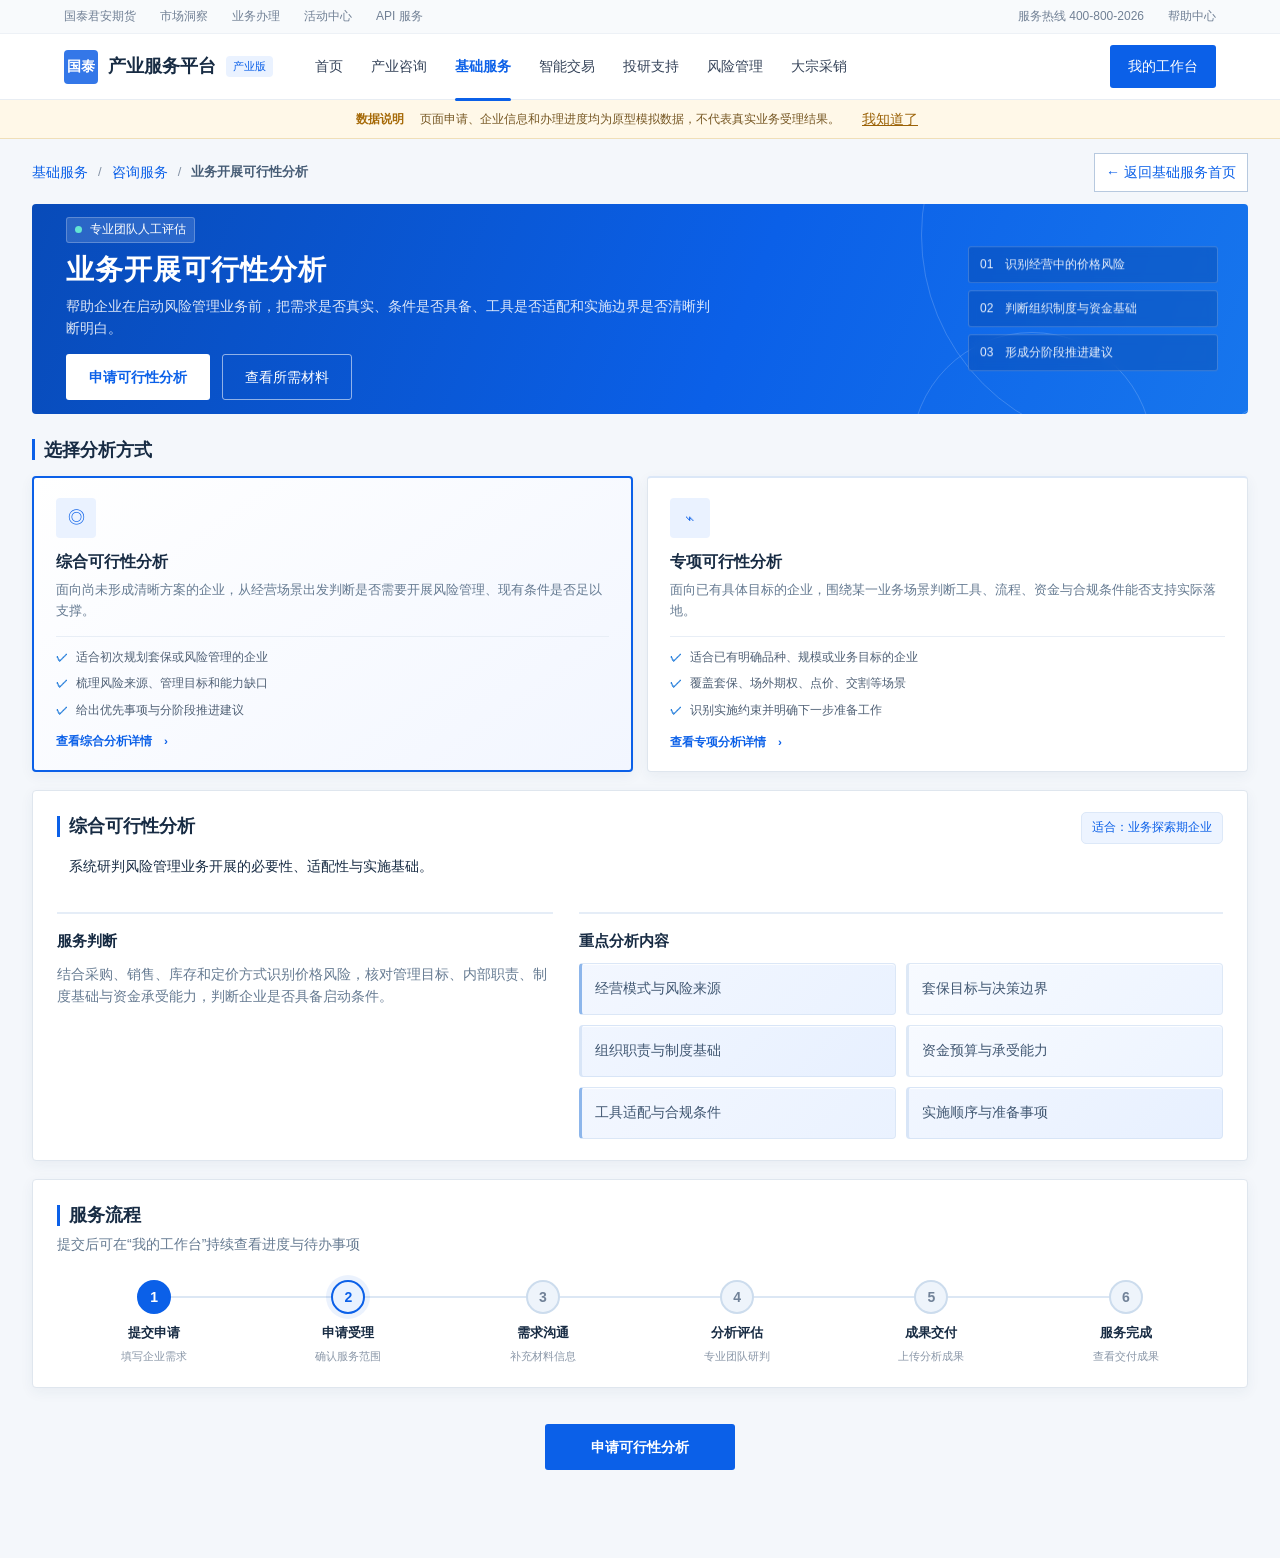
==== hengyan-platform-local/basic-service/index.html @ eb331aa9 "feat: 完善基础服务与工作台闭环" ====
<!doctype html>
<html lang="zh-CN">
<head>
  <meta charset="UTF-8" />
  <meta name="viewport" content="width=device-width, initial-scale=1.0" />
  <title>业务开展可行性分析｜独立视觉稿</title>
  <style>
    :root{--blue:#075fe6;--navy:#102e57;--ink:#17263a;--muted:#68778b;--line:#dfe8f3;--pale:#f3f7fc;--teal:#13a5a2;--white:#fff;--shadow:0 10px 30px rgba(33,67,110,.08)}
    *{box-sizing:border-box} [hidden]{display:none!important} html,body{overflow-x:hidden} body{margin:0;color:var(--ink);background:#f4f7fb;font:14px/1.6 "Microsoft YaHei","PingFang SC",Arial,sans-serif} button{font:inherit}.clickable{cursor:pointer}
    .utility{height:34px;padding:0 5vw;display:flex;align-items:center;justify-content:space-between;color:#718095;background:#f8fafc;font-size:12px;border-bottom:1px solid #edf1f6}
    .utility span+span{margin-left:24px}.header{height:66px;padding:0 5vw;display:flex;align-items:center;background:#fff;border-bottom:1px solid #e8edf3;position:relative;z-index:3}
    .logo{display:flex;align-items:center;gap:10px;margin-right:42px}.mark{width:34px;height:34px;border-radius:7px;background:linear-gradient(145deg,#0875ef,#1749c8);display:grid;place-items:center;color:#fff;font-weight:700}.logo b{font-size:18px}.logo em{font-style:normal;color:var(--blue);background:#eaf2ff;padding:2px 7px;border-radius:4px;font-size:11px}
    nav{display:flex;gap:28px;height:100%;align-items:center}nav a{color:#36445a;text-decoration:none;position:relative}nav a.active{color:var(--blue);font-weight:700}nav a.active:after{content:"";height:3px;background:var(--blue);position:absolute;left:0;right:0;bottom:-23px;border-radius:3px}.work-btn{margin-left:auto;background:var(--blue);color:#fff;border:0;padding:10px 18px;border-radius:5px}
    .crumb{max-width:1200px;margin:18px auto;color:#8492a5;font-size:13px}.hero{max-width:1200px;margin:auto;min-height:300px;border-radius:14px;overflow:hidden;position:relative;padding:38px 48px;color:#fff;background:linear-gradient(115deg,#123464 0%,#075fe6 62%,#09a8af 125%);box-shadow:0 18px 46px rgba(16,66,135,.18);display:flex;align-items:center}
    .hero:before,.hero:after{content:"";position:absolute;border:1px solid rgba(255,255,255,.18);border-radius:50%}.hero:before{width:420px;height:420px;right:-95px;top:-180px}.hero:after{width:240px;height:240px;right:95px;bottom:-160px}.grid{position:absolute;inset:0;opacity:.14;background-image:linear-gradient(rgba(255,255,255,.25) 1px,transparent 1px),linear-gradient(90deg,rgba(255,255,255,.25) 1px,transparent 1px);background-size:38px 38px;mask-image:linear-gradient(90deg,transparent 40%,#000)}
    .hero-content{position:relative;z-index:1;max-width:760px}.eyebrow{display:inline-flex;gap:8px;align-items:center;background:rgba(255,255,255,.14);border:1px solid rgba(255,255,255,.24);padding:5px 12px;border-radius:20px;font-size:12px}.eyebrow i{width:7px;height:7px;border-radius:50%;background:#63e5d3}.hero h1{font-size:36px;margin:16px 0 8px;letter-spacing:1px}.hero p{font-size:16px;max-width:650px;color:rgba(255,255,255,.86);margin:0}.hero-points{position:absolute;z-index:1;right:42px;top:50%;transform:translateY(-50%);width:270px;display:grid;gap:10px}.hero-points span{padding:11px 13px;border:1px solid rgba(255,255,255,.2);background:rgba(8,42,98,.2);backdrop-filter:blur(5px);border-radius:7px;color:rgba(255,255,255,.9);font-size:12px}.hero-actions{margin-top:24px;display:flex;gap:12px}.primary,.secondary{border-radius:6px;padding:11px 22px;border:1px solid transparent;cursor:pointer}.primary{background:#fff;color:var(--blue);font-weight:700}.secondary{background:transparent;border-color:rgba(255,255,255,.55);color:#fff}
    main{max-width:1200px;margin:24px auto 70px}.section-head{display:flex;align-items:end;justify-content:space-between;margin:30px 0 14px}.section-head h2{margin:0;font-size:23px}.section-head p{margin:2px 0 0;color:var(--muted)}
    .choice-grid{display:grid;grid-template-columns:1fr 1fr;gap:18px}.choice{min-width:0;background:#fff;border:1px solid var(--line);border-radius:12px;padding:26px 28px;display:flex;flex-direction:column;align-items:flex-start;box-shadow:var(--shadow);transition:.2s;position:relative}.choice:hover{transform:translateY(-2px);border-color:#8cb8f8}.choice.active{border:2px solid var(--blue);background:linear-gradient(145deg,#fff,#f2f7ff)}.choice .icon{width:48px;height:48px;border-radius:12px;background:#eaf2ff;color:var(--blue);font-size:20px;display:grid;place-items:center;margin-bottom:16px}.choice h3{margin:0;font-size:21px}.choice>p{margin:6px 0 16px;color:var(--muted);min-height:44px}.choice ul{margin:0 0 18px;padding:14px 0 0;list-style:none;border-top:1px solid #e8eef6;width:100%;display:grid;gap:7px}.choice li{color:#4f6075;font-size:13px}.choice li:before{content:'✓';color:var(--teal);font-weight:700;margin-right:8px}.choice small{color:var(--blue);font-weight:700;margin-top:auto}.type-detail{margin-top:18px}.detail-head{display:flex;justify-content:space-between;gap:20px;align-items:flex-start}.detail-head em{font-style:normal;color:var(--blue);background:#eaf2ff;padding:5px 10px;border-radius:5px;font-size:12px}.detail-grid{display:grid;grid-template-columns:1fr 1.3fr;gap:26px;margin-top:20px}.detail-block{border-top:2px solid #e5edf7;padding-top:15px}.detail-block h3{margin:0 0 10px;font-size:15px}.detail-block p{color:var(--muted);margin:0}.detail-list{display:grid;grid-template-columns:1fr 1fr;gap:10px}.detail-list span{min-height:52px;display:flex;align-items:center;background:linear-gradient(135deg,#f1f7ff,#e7f1ff);border:1px solid #dce9f8;padding:11px 13px;border-radius:8px;color:#405772;box-shadow:inset 0 1px 0 rgba(255,255,255,.8)}.detail-list span:nth-child(2n){background:linear-gradient(135deg,#f0fbfa,#e5f5f4);border-color:#d6ecea}.detail-list span:nth-child(3n){background:linear-gradient(135deg,#f7f4ff,#eeeaff);border-color:#e3ddf7}
    .content-grid{display:grid;grid-template-columns:1.45fr .75fr;gap:18px;margin-top:18px}.panel{background:#fff;border:1px solid var(--line);border-radius:12px;padding:25px 28px;box-shadow:var(--shadow)}.panel h2{font-size:20px;margin:0 0 4px}.panel>.sub{margin:0 0 22px;color:var(--muted)}
    .analysis{display:grid;grid-template-columns:repeat(3,1fr);gap:12px}.analysis div{background:#f7faff;border:1px solid #e6eef8;border-radius:9px;padding:15px}.analysis b{display:block;margin-bottom:3px}.analysis span{font-size:12px;color:var(--muted)}
    .deliverable{background:linear-gradient(160deg,#f8fbff,#eef5ff);position:relative;overflow:hidden}.doc{border:1px solid #d7e4f3;background:#fff;padding:20px;border-radius:8px;margin-top:16px;box-shadow:0 8px 20px rgba(32,72,121,.08)}.doc small{color:var(--blue)}.doc h3{font-size:17px;margin:8px 0 16px}.doc ul{padding-left:18px;color:#526176;margin:0}.doc:after{content:"分析报告";position:absolute;right:20px;bottom:14px;color:#dbe9fb;font-size:28px;font-weight:800;transform:rotate(-14deg)}
    .flow{margin-top:18px}.timeline{display:grid;grid-template-columns:repeat(6,1fr);margin-top:24px}.step{text-align:center;position:relative}.step:before{content:"";height:2px;background:#dce7f4;position:absolute;top:16px;left:0;right:0}.step:first-child:before{left:50%}.step:last-child:before{right:50%}.dot{position:relative;z-index:1;width:34px;height:34px;border-radius:50%;margin:auto;background:#eef4fb;border:2px solid #ccdced;color:#718298;display:grid;place-items:center;font-weight:700}.step.done .dot{background:var(--blue);border-color:var(--blue);color:#fff}.step.current .dot{background:#e9f2ff;border-color:var(--blue);color:var(--blue);box-shadow:0 0 0 5px rgba(7,95,230,.08)}.step b{display:block;margin-top:9px;font-size:13px}.step span{font-size:11px;color:#8a97a8}
    .record{display:grid;grid-template-columns:1fr auto;gap:14px}.record h3{margin:0;font-size:18px}.record p{margin:4px 0;color:var(--muted)}.tag{align-self:start;background:#eaf2ff;color:var(--blue);border-radius:20px;padding:4px 12px;font-weight:700}.notice{grid-column:1/-1;background:#fff8e7;color:#856017;border:1px solid #f0dfb5;border-radius:7px;padding:10px 13px}.record-foot{grid-column:1/-1;display:flex;justify-content:space-between;align-items:center;border-top:1px solid #edf1f5;padding-top:14px;color:var(--muted)}.link{color:var(--blue);font-weight:700}
    .foot-cta{margin-top:18px;display:flex;justify-content:center;padding:18px}.foot-cta .primary{background:var(--blue);color:#fff;min-width:190px}.page-view[hidden]{display:none}.workbench-page{max-width:1200px;margin:24px auto 70px}.work-title{display:flex;align-items:end;justify-content:space-between;margin-bottom:18px}.work-title h1{margin:0;font-size:27px}.work-title p{margin:3px 0 0;color:var(--muted)}.back-service{border:1px solid #cbd9e8;background:#fff;color:var(--blue);padding:9px 15px;border-radius:6px;cursor:pointer}.work-layout{display:grid;grid-template-columns:210px 1fr;gap:18px}.work-side{background:#fff;border:1px solid var(--line);border-radius:10px;padding:12px;box-shadow:var(--shadow)}.work-side button{width:100%;border:0;background:transparent;text-align:left;padding:11px 13px;border-radius:6px;color:#4d5e72;cursor:pointer}.work-side button.active{background:#eaf2ff;color:var(--blue);font-weight:700}.work-main{display:grid;gap:15px}.work-main .record{background:#fff;border:1px solid var(--line);border-radius:10px;padding:24px 28px;box-shadow:var(--shadow)}.application-page{max-width:1000px;margin:24px auto 70px}.application-head{display:flex;justify-content:space-between;align-items:flex-start;margin-bottom:18px}.application-head h1{margin:3px 0;font-size:27px}.application-head p{margin:0;color:var(--muted)}.form-shell{background:#fff;border:1px solid var(--line);border-radius:12px;box-shadow:var(--shadow);overflow:hidden}.form-progress{display:grid;grid-template-columns:repeat(3,1fr);background:#f6f9fd;border-bottom:1px solid var(--line)}.form-progress div{padding:15px 18px;text-align:center;color:#8290a2;border-right:1px solid var(--line)}.form-progress div:last-child{border:0}.form-progress div.active{background:#eaf2ff;color:var(--blue);font-weight:700}.form-section{padding:24px 30px;border-bottom:1px solid #edf1f5}.form-section h2{font-size:18px;margin:0 0 4px}.form-section>p{color:var(--muted);margin:0 0 18px}.required{color:#dd4c48}.form-tip{background:#f2f7ff;border:1px solid #dbe8fa;color:#4f6682;border-radius:7px;padding:11px 13px;margin-bottom:18px}.form-type-options{display:grid;grid-template-columns:1fr 1fr;gap:12px;margin-bottom:18px}.form-type{border:1px solid #d6e1ee;border-radius:9px;background:#fff;padding:15px;text-align:left;cursor:pointer}.form-type b{display:block;margin-bottom:3px}.form-type span{font-size:12px;color:var(--muted)}.form-type.active{border:2px solid var(--blue);background:linear-gradient(135deg,#fff,#eff6ff)}.upload-box{border:1px dashed #9fb9da;background:#f7faff;border-radius:9px;padding:20px;text-align:center}.upload-box input{display:none}.upload-button{display:inline-block;border:1px solid #aac0db;background:#fff;color:var(--blue);font-weight:700;border-radius:6px;padding:9px 16px;cursor:pointer}.upload-box p{margin:8px 0 0;color:var(--muted);font-size:12px}.file-list{margin-top:10px;color:#4c6078}.application-actions{display:flex;justify-content:flex-end;gap:10px;padding:20px 30px;background:#fafcff}.application-actions .primary{background:var(--blue);color:#fff}.application-actions .secondary{color:#526176;border-color:#cdd8e5;background:#fff}.draft-button{border:1px solid #9cb8d9;background:#eef5ff;color:var(--blue);border-radius:6px;padding:11px 20px;cursor:pointer}.application-detail{margin-top:22px;border-top:1px solid var(--line);padding-top:18px}.application-detail h3{margin:0 0 12px}.detail-table{display:grid;grid-template-columns:140px 1fr;border:1px solid var(--line);border-radius:8px;overflow:hidden}.detail-table dt,.detail-table dd{margin:0;padding:10px 13px;border-bottom:1px solid var(--line)}.detail-table dt{background:#f5f8fc;color:#68788d}.detail-table dd{background:#fff;color:#26384e}.detail-table dt:last-of-type,.detail-table dd:last-of-type{border-bottom:0}
    .text-button{border:0;background:none;padding:0;color:var(--blue);font-weight:700;cursor:pointer}.modal-mask{display:none;position:fixed;inset:0;background:rgba(9,25,48,.5);z-index:20;padding:28px;align-items:center;justify-content:center}.modal-mask.open{display:flex}.modal{width:min(680px,100%);max-height:90vh;overflow:auto;background:#fff;border-radius:14px;box-shadow:0 25px 80px rgba(0,0,0,.22)}.modal-head{display:flex;justify-content:space-between;align-items:flex-start;padding:24px 28px 18px;border-bottom:1px solid var(--line)}.modal-head h2{margin:0}.modal-head p{margin:3px 0 0;color:var(--muted)}.close{border:0;background:#f1f5fa;width:32px;height:32px;border-radius:50%;cursor:pointer}.modal-body{padding:24px 28px}.form-grid{display:grid;grid-template-columns:1fr 1fr;gap:16px}.field{display:flex;flex-direction:column;gap:6px}.field.full{grid-column:1/-1}.field label{font-weight:700}.field input,.field select,.field textarea{width:100%;border:1px solid #ccd8e6;border-radius:7px;padding:10px 12px;background:#fff;font:inherit}.field textarea{min-height:86px;resize:vertical}.modal-actions{display:flex;justify-content:flex-end;gap:10px;margin-top:22px}.modal-actions .primary{background:var(--blue);color:#fff}.modal-actions .secondary{color:#526176;border-color:#cdd8e5}.material-list{display:grid;gap:11px}.material-list div{display:flex;gap:12px;align-items:center;background:#f7faff;border:1px solid #e4edf8;padding:13px;border-radius:8px}.material-list b{width:25px;height:25px;border-radius:50%;background:#e6f0ff;color:var(--blue);display:grid;place-items:center}.toast{position:fixed;left:50%;bottom:28px;transform:translate(-50%,30px);opacity:0;pointer-events:none;background:#102e57;color:#fff;padding:11px 18px;border-radius:7px;z-index:40;transition:.2s;box-shadow:var(--shadow)}.toast.show{opacity:1;transform:translate(-50%,0)}.record.updated{outline:3px solid rgba(7,95,230,.12)}
    @media(max-width:1150px){nav{gap:18px}nav a:nth-child(n+6){display:none}.logo{margin-right:26px}.hero,main,.crumb,.workbench-page,.application-page{margin-left:24px;margin-right:24px}.hero-content{max-width:68%}}
    @media(max-width:820px){nav,.hero-points{display:none}.hero,main,.crumb,.workbench-page{margin-left:16px;margin-right:16px}.choice-grid,.detail-grid,.work-layout{grid-template-columns:1fr}.detail-list,.analysis{grid-template-columns:1fr}.timeline{grid-template-columns:repeat(3,1fr);gap:18px}.utility{display:none}.header{height:58px}.hero{padding:30px 24px}.hero-content{max-width:100%}.hero h1{font-size:28px}.work-side{display:none}}
  .crumb-links{display:flex;align-items:center;gap:10px}.crumb-links button{border:0;background:none;color:var(--blue);padding:0;cursor:pointer}.crumb-links .crumb-home{margin-left:auto;border:1px solid #b7c9df;background:#fff;padding:7px 11px}.crumb-links b{color:#465c75}</style>
  <style>
    .empty-work{min-height:300px;background:#fff;border:1px solid var(--line);border-radius:10px;box-shadow:var(--shadow);display:flex;flex-direction:column;align-items:center;justify-content:center;text-align:center;padding:40px}
    .empty-work .empty-icon{width:62px;height:62px;border-radius:18px;background:linear-gradient(135deg,#edf5ff,#e4f0ff);color:var(--blue);display:grid;place-items:center;font-size:26px;margin-bottom:16px}
    .empty-work h2{margin:0 0 5px;font-size:20px}.empty-work p{margin:0 0 18px;color:var(--muted)}.empty-work button{border:1px solid #b8cce4;background:#fff;color:var(--blue);border-radius:6px;padding:9px 16px;cursor:pointer}
    .follow-panel{background:#fff;border:1px solid var(--line);border-radius:4px;padding:20px 24px;box-shadow:var(--shadow)}.follow-head{display:flex;align-items:center;justify-content:space-between;padding-bottom:13px;border-bottom:1px solid #e6ecf2}.follow-head h2{margin:0;font-size:19px;color:#193b63}.follow-head span{color:var(--muted);font-size:12px}.follow-empty{padding:25px 10px;text-align:center;color:var(--muted)}.follow-list{display:grid}.follow-item{display:grid;grid-template-columns:minmax(0,1fr) auto;gap:12px;padding:15px 2px;border-bottom:1px solid #e8edf3}.follow-item:last-child{border-bottom:0}.follow-item small,.follow-item b,.follow-item span{display:block}.follow-item small{color:var(--blue)}.follow-item b{margin:3px 0;font-size:16px}.follow-item span{color:var(--muted);font-size:12px}.follow-actions{display:flex;align-items:center;gap:8px}.follow-actions button{border:1px solid #b8cce4;background:#fff;color:#5b6f86;padding:7px 11px;cursor:pointer}.follow-actions .open-follow{background:var(--blue);border-color:var(--blue);color:#fff}
  </style>
  <style>
    /* 与基础服务首页统一：版心、圆角与同源蓝色色阶 */
    :root{--blue:#0b60e8;--navy:#073b8f;--ink:#172b43;--muted:#667b92;--line:#dfe6ee;--pale:#f4f7fb;--teal:#2d83dc;--shadow:0 4px 14px rgba(31,65,109,.06)}
    .crumb,.hero,main,.workbench-page{width:calc(100% - 64px);max-width:1440px;margin-left:auto;margin-right:auto}.application-page{width:calc(100% - 64px);max-width:1180px;margin-left:auto;margin-right:auto}
    .mark{border-radius:4px;background:#3477e8}.work-btn{border-radius:3px}
    .hero{min-height:270px;border-radius:4px;padding:38px 44px;background:linear-gradient(112deg,#084bb9 0%,#0b60e8 58%,#1776ed 100%);box-shadow:none}.hero .grid{display:none}.eyebrow{border-radius:3px}.hero-points span{border-radius:3px;background:rgba(3,48,124,.26)}
    .primary,.secondary,.back-service,.draft-button,.upload-button{border-radius:3px}.choice,.panel,.form-shell,.form-type,.upload-box,.detail-table,.work-side,.work-main .record,.empty-work,.modal,.material-list div,.analysis div,.detail-list span,.doc,.notice{border-radius:4px}.choice .icon{border-radius:4px}.choice{box-shadow:var(--shadow)}.choice.active{background:linear-gradient(145deg,#fff,#f2f6ff)}
    .detail-list span{background:linear-gradient(135deg,#f3f7ff,#eaf2ff);border-color:#dbe7f7}.detail-list span:nth-child(2n){background:linear-gradient(135deg,#f7faff,#edf4ff);border-color:#dde8f6}.detail-list span:nth-child(3n){background:linear-gradient(135deg,#f1f6ff,#e7f0ff);border-color:#d8e5f7}
    .deliverable{background:linear-gradient(160deg,#f8fbff,#edf4ff)}.form-tip,.form-progress div.active,.work-side button.active{background:#edf4ff}.tag{border-radius:3px}.toast{background:#073b8f;border-radius:4px}
    @media(max-width:820px){.crumb,.hero,main,.workbench-page,.application-page{width:calc(100% - 32px)}}
  </style>
  <style>
    /* 字号与基础服务首页一致，并补充正式项目的信息强调方式 */
    body{font-size:14px}.prototype-notice{min-height:38px;display:flex;align-items:center;justify-content:center;gap:16px;padding:7px 24px;background:#fff8e8;border-bottom:1px solid #f0dfb8;color:#765723;font-size:12px}.prototype-notice b{color:#a66a08}.prototype-notice button{border:0;background:none;color:#9b6207;text-decoration:underline;cursor:pointer}
    .crumb{margin-top:14px;margin-bottom:12px}.hero{height:210px;min-height:210px;padding:24px 34px}.hero h1{font-size:28px;margin:7px 0 5px}.hero p{font-size:14px}.eyebrow{padding:2px 8px}.hero-actions{margin-top:14px}.hero-points{right:30px;width:250px;gap:7px}.hero-points span{padding:8px 11px}
    main{margin-top:16px}.section-head{margin:22px 0 11px}.section-head h2,.panel h2{font-size:18px}.section-head h2{position:relative;padding-left:12px}.section-head h2:before{content:"";position:absolute;left:0;top:3px;width:3px;height:21px;background:var(--blue)}
    .choice-grid{gap:14px}.choice{padding:20px 22px;border-top:2px solid #dbe7f7}.choice.active{border-top-color:var(--blue)}.choice .icon{width:40px;height:40px;margin-bottom:11px;font-size:17px}.choice h3{font-size:16px}.choice>p{font-size:13px;margin-bottom:12px}.choice ul{padding-top:11px;margin-bottom:12px}.choice li{font-size:12px}
    .panel{padding:21px 24px}.detail-head{position:relative;padding-left:12px}.detail-head:before,.flow>h2:before{content:"";position:absolute;left:0;top:4px;width:3px;height:21px;background:var(--blue)}.flow>h2{position:relative;padding-left:12px}.detail-head em{background:#edf4ff;color:var(--blue);border:1px solid #dce8f8}.detail-list span{border-left:3px solid #8db6eb}.timeline .step.done .dot{background:var(--blue)}
    .form-section h2,.application-head h1,.work-title h1{color:#193b63}.form-section h2{position:relative;padding-left:11px}.form-section h2:before{content:"";position:absolute;left:0;top:3px;width:3px;height:20px;background:var(--blue)}
  </style>
</head>
<body>
  <div class="utility"><div><span>国泰君安期货</span><span>市场洞察</span><span>业务办理</span><span>活动中心</span><span>API 服务</span></div><div>服务热线 400-800-2026　　帮助中心</div></div>
  <header class="header"><div class="logo clickable" data-page-link="basic-service-home.html"><span class="mark">国泰</span><b>产业服务平台</b><em>产业版</em></div><nav><a href="#" data-notice="平台总首页暂未制作">首页</a><a href="#" data-notice="产业咨询页面暂未制作">产业咨询</a><a class="active" href="basic-service-home.html">基础服务</a><a href="#" data-notice="智能交易页面暂未制作">智能交易</a><a href="#" data-notice="投研支持页面暂未制作">投研支持</a><a href="#" data-notice="风险管理页面暂未制作">风险管理</a><a href="#" data-notice="大宗采销页面暂未制作">大宗采销</a></nav><button class="work-btn" data-action="workbench">我的工作台</button></header>
  <div class="prototype-notice"><b>数据说明</b><span>页面申请、企业信息和办理进度均为原型模拟数据，不代表真实业务受理结果。</span><button data-notice="原型说明">我知道了</button></div>
  <div class="page-view" id="service-view">
  <div class="crumb crumb-links"><button data-page-link="basic-service-home.html">基础服务</button><span>/</span><button data-page-link="consulting-center.html">咨询服务</button><span>/</span><b>业务开展可行性分析</b><button class="crumb-home" data-page-link="basic-service-home.html">← 返回基础服务首页</button></div>
  <section class="hero"><div class="grid"></div><div class="hero-content"><span class="eyebrow"><i></i> 专业团队人工评估</span><h1>业务开展可行性分析</h1><p>帮助企业在启动风险管理业务前，把需求是否真实、条件是否具备、工具是否适配和实施边界是否清晰判断明白。</p><div class="hero-actions"><button class="primary" data-action="apply">申请可行性分析</button><button class="secondary" data-action="materials">查看所需材料</button></div></div><div class="hero-points"><span>01　识别经营中的价格风险</span><span>02　判断组织制度与资金基础</span><span>03　形成分阶段推进建议</span></div></section>
  <main>
    <div class="section-head"><div><h2>选择分析方式</h2></div></div>
    <section class="choice-grid"><article class="choice active clickable" tabindex="0" data-type="综合分析"><div class="icon">◎</div><h3>综合可行性分析</h3><p>面向尚未形成清晰方案的企业，从经营场景出发判断是否需要开展风险管理、现有条件是否足以支撑。</p><ul><li>适合初次规划套保或风险管理的企业</li><li>梳理风险来源、管理目标和能力缺口</li><li>给出优先事项与分阶段推进建议</li></ul><small>查看综合分析详情　›</small></article><article class="choice clickable" tabindex="0" data-type="专项分析"><div class="icon">⌁</div><h3>专项可行性分析</h3><p>面向已有具体目标的企业，围绕某一业务场景判断工具、流程、资金与合规条件能否支持实际落地。</p><ul><li>适合已有明确品种、规模或业务目标的企业</li><li>覆盖套保、场外期权、点价、交割等场景</li><li>识别实施约束并明确下一步准备工作</li></ul><small>查看专项分析详情　›</small></article></section>
    <section class="panel type-detail" id="type-detail"><div class="detail-head"><div><h2 id="detail-title">综合可行性分析</h2><p class="sub" id="detail-summary">系统研判风险管理业务开展的必要性、适配性与实施基础。</p></div><em id="detail-audience">适合：业务探索期企业</em></div><div class="detail-grid"><div class="detail-block"><h3>服务判断</h3><p id="detail-judgement">结合采购、销售、库存和定价方式识别价格风险，核对管理目标、内部职责、制度基础与资金承受能力，判断企业是否具备启动条件。</p></div><div class="detail-block"><h3>重点分析内容</h3><div class="detail-list" id="detail-list"><span>经营模式与风险来源</span><span>套保目标与决策边界</span><span>组织职责与制度基础</span><span>资金预算与承受能力</span><span>工具适配与合规条件</span><span>实施顺序与准备事项</span></div></div></div></section>
    <section class="panel flow"><h2>服务流程</h2><p class="sub">提交后可在“我的工作台”持续查看进度与待办事项</p><div class="timeline"><div class="step done"><div class="dot">1</div><b>提交申请</b><span>填写企业需求</span></div><div class="step current"><div class="dot">2</div><b>申请受理</b><span>确认服务范围</span></div><div class="step"><div class="dot">3</div><b>需求沟通</b><span>补充材料信息</span></div><div class="step"><div class="dot">4</div><b>分析评估</b><span>专业团队研判</span></div><div class="step"><div class="dot">5</div><b>成果交付</b><span>上传分析成果</span></div><div class="step"><div class="dot">6</div><b>服务完成</b><span>查看交付成果</span></div></div></section>
    <section class="foot-cta"><button class="primary" data-action="apply">申请可行性分析</button></section>
  </main>
  </div>
  <section class="page-view" id="workbench-view" hidden><div class="workbench-page"><div class="work-title"><div><h1>我的工作台</h1><p>统一查看申请进度、待补材料与服务成果</p></div><button class="back-service" data-page-link="basic-service-home.html">返回基础服务</button></div><div class="work-layout"><aside class="work-side"><button class="active">在办业务</button><button>待我处理</button><button>成果文件</button><button>已完成</button></aside><div class="work-main"><article class="record" id="record"><div><small>基础服务 · 咨询服务</small><h3>业务开展可行性分析</h3><p><span id="record-type">综合分析</span>　·　申请编号 <span id="record-id">ZX20260820001</span></p></div><span class="tag">已提交</span><div class="notice" id="record-notice">申请已提交，预计 1 个工作日内由客户经理受理。</div><div class="record-foot"><span id="record-time">提交时间：2026-08-20 10:26</span><button class="text-button" data-action="details">查看申请详情　›</button></div></article></div></div></div></section>
  <section class="page-view" id="application-view" hidden><div class="application-page"><div class="application-head"><div><small>基础服务 · 通用服务申请模板</small><h1>申请业务开展可行性分析</h1><p>请根据实际情况填写。提交后可在“我的工作台”查看受理进度。</p></div><button class="back-service" data-action="back-service">返回服务详情</button></div><form class="form-shell" id="apply-form"><div class="form-progress"><div class="active">1　填写申请</div><div>2　确认信息</div><div>3　提交成功</div></div><section class="form-section"><h2>申请事项</h2><p>选择本次服务类型和拟评估的业务范围。</p><div class="form-tip">资料暂不完整也可以先提交，受理后由客户经理协助确认补充范围。</div><div class="form-grid"><div class="field"><label>分析类型 <span class="required">*</span></label><select id="analysis-type"><option>综合分析</option><option>专项分析</option></select></div><div class="field"><label>期望完成时间</label><input type="date" value="2026-09-10" /></div><div class="field full" id="scenario-field" hidden><label>专项业务场景 <span class="required">*</span></label><select><option>期货套期保值</option><option>场外期权</option><option>基差贸易或点价</option><option>仓单及交割</option><option>跨境交易与汇率避险</option><option>其他定制业务</option></select></div></div></section><section class="form-section"><h2>企业与需求信息</h2><p>用于专业团队初步判断服务边界和所需资料。</p><div class="form-grid"><div class="field"><label>企业名称 <span class="required">*</span></label><input required placeholder="请输入企业名称" value="华辰金属" /></div><div class="field"><label>所属行业</label><select><option>有色金属</option><option>黑色金属</option><option>能源化工</option><option>农产品</option><option>其他</option></select></div><div class="field full"><label>需求简述 <span class="required">*</span></label><textarea required placeholder="请简要描述企业经营场景、风险或拟开展的业务">希望评估公司开展原材料套期保值业务的基础条件。</textarea></div></div></section><section class="form-section"><h2>联系信息</h2><p>用于受理后的需求确认与材料沟通。</p><div class="form-grid"><div class="field"><label>联系人 <span class="required">*</span></label><input required placeholder="请输入联系人" value="华经理" /></div><div class="field"><label>联系电话 <span class="required">*</span></label><input required placeholder="请输入联系电话" value="138****2026" /></div></div></section><div class="application-actions"><button type="button" class="secondary" data-action="back-service">取消</button><button type="submit" class="primary">确认提交</button></div></form></div></section>
  <div class="modal-mask" id="materials-modal" role="dialog" aria-modal="true"><section class="modal"><div class="modal-head"><div><h2>申请所需材料</h2><p id="materials-subtitle">综合分析 · 可先提交基础资料，后续再补充</p></div><button class="close" data-close>×</button></div><div class="modal-body"><div class="material-list" id="material-list"></div><div class="modal-actions"><button class="secondary" data-close>我知道了</button><button class="primary" data-material-apply>准备申请</button></div></div></section></div>
  <div class="modal-mask" id="details-modal" role="dialog" aria-modal="true"><section class="modal"><div class="modal-head"><div><h2>申请详情</h2><p id="detail-modal-id">ZX20260820001 · 业务开展可行性分析</p></div><button class="close" data-close>×</button></div><div class="modal-body"><div class="notice">当前状态：已提交。专业团队将在 1 个工作日内受理。</div><div class="timeline"><div class="step done"><div class="dot">1</div><b>提交申请</b></div><div class="step current"><div class="dot">2</div><b>申请受理</b></div><div class="step"><div class="dot">3</div><b>需求沟通</b></div><div class="step"><div class="dot">4</div><b>分析评估</b></div><div class="step"><div class="dot">5</div><b>成果交付</b></div><div class="step"><div class="dot">6</div><b>服务完成</b></div></div><section class="application-detail"><h3>申请填写内容</h3><dl class="detail-table" id="submitted-detail"></dl></section></div></section></div>
  <div class="toast" id="toast"></div>
  <section class="page-view" id="application-view-v2" hidden>
    <div class="application-page">
      <div class="application-head"><div><small>基础服务 · 通用服务申请模板</small><h1>申请业务开展可行性分析</h1><p>请根据实际情况填写。提交后可在“我的工作台”查看受理进度。</p></div><button class="back-service" data-action="back-service">返回服务详情</button></div>
      <form class="form-shell" id="apply-form-v2">
        <section class="form-section"><h2>选择分析方式</h2><p>选择本次服务类型和拟评估的业务范围。</p>
          <div class="form-type-options"><button type="button" class="form-type active" data-form-type="综合分析"><b>综合可行性分析</b><span>评估业务开展的必要性、适配性与整体基础</span></button><button type="button" class="form-type" data-form-type="专项分析"><b>专项可行性分析</b><span>评估明确业务场景的条件、约束与推进路径</span></button></div>
          <div class="form-tip">资料暂不完整也可以先提交，受理后由客户经理协助确认补充范围。</div>
          <div class="form-grid"><div class="field"><label>分析类型 <span class="required">*</span></label><select id="analysis-type-v2"><option>综合分析</option><option>专项分析</option></select></div><div class="field"><label>期望完成时间</label><input id="expected-date" type="date" value="2026-09-10" /></div><div class="field full" id="scenario-field-v2" hidden><label>专项业务场景 <span class="required">*</span></label><select id="scenario-select"><option>期货套期保值</option><option>场外期权</option><option>基差贸易或点价</option><option>仓单及交割</option><option>跨境交易与汇率避险</option><option>其他定制业务</option></select></div></div>
        </section>
        <section class="form-section"><h2>企业与需求信息</h2><p>用于专业团队初步判断服务边界和所需资料。</p><div class="form-grid"><div class="field"><label>企业名称 <span class="required">*</span></label><input id="company-name" required value="华辰金属" /></div><div class="field"><label>所属行业</label><select id="industry"><option>有色金属</option><option>黑色金属</option><option>能源化工</option><option>农产品</option><option>其他</option></select></div><div class="field full"><label>需求简述 <span class="required">*</span></label><textarea id="demand-text" required>希望评估公司开展原材料套期保值业务的基础条件。</textarea></div></div></section>
        <section class="form-section"><h2>联系信息</h2><p>用于受理后的需求确认与材料沟通。</p><div class="form-grid"><div class="field"><label>联系人 <span class="required">*</span></label><input id="contact-name" required value="华经理" /></div><div class="field"><label>联系电话 <span class="required">*</span></label><input id="contact-phone" required value="138****2026" /></div></div></section>
        <section class="form-section"><h2>附加材料</h2><p>可上传业务说明、制度文件或相关数据，后续其他服务申请也可复用此区域。</p><div class="upload-box"><label class="upload-button" for="attachment-input">＋ 上传附加材料</label><input id="attachment-input" type="file" multiple /><p>支持 PDF、Word、Excel、图片等常用格式；原型仅展示文件名称。</p><div class="file-list" id="file-list">暂未上传附件</div></div></section>
        <div class="application-actions"><button type="button" class="secondary" data-action="back-service">取消</button><button type="button" class="draft-button" data-action="save-draft">保存草稿</button><button type="submit" class="primary">确认提交</button></div>
      </form>
    </div>
  </section>
  <script>
    const state={type:'综合分析',attachments:[],application:null};
    const detailMap={
      '综合分析':{title:'综合可行性分析',summary:'系统研判风险管理业务开展的必要性、适配性与实施基础。',audience:'适合：业务探索期企业',judgement:'结合采购、销售、库存和定价方式识别价格风险，核对管理目标、内部职责、制度基础与资金承受能力，判断企业是否具备启动条件。',items:['经营模式与风险来源','套保目标与决策边界','组织职责与制度基础','资金预算与承受能力','工具适配与合规条件','实施顺序与准备事项']},
      '专项分析':{title:'专项可行性分析',summary:'针对明确业务场景，评估实施条件、关键约束与推进路径。',audience:'适合：已有具体业务目标的企业',judgement:'根据品种、规模、业务周期和目标，对交易工具、操作流程、授权制度、资金安排及合规边界进行专项核验，识别真正影响落地的约束。',items:['目标业务与应用场景','品种规模与业务周期','交易工具与执行路径','授权审批与风控规则','资金占用与压力情景','落地障碍与补充事项']}
    };
    const materialMap={
      '综合分析':['企业基本情况与主营业务说明','主要采购、销售及库存模式','当前风险管理组织与制度情况','近一年主要价格风险说明'],
      '专项分析':['拟开展业务的目标与具体场景','涉及品种、规模与预计开展时间','现有交易、制度与人员配置','当前难点及期望获得的支持']
    };
    const toast=document.querySelector('#toast');
    const record=document.querySelector('#record');
    const emptyWork=document.createElement('section');
    emptyWork.className='empty-work';emptyWork.id='empty-work';emptyWork.innerHTML='<div class="empty-icon">□</div><h2>暂无在办业务</h2><p>提交服务申请后，相关记录与办理进度将在这里显示。</p><button data-page-link="basic-service-home.html">浏览基础服务</button>';
    document.querySelector('.work-main').prepend(emptyWork);record.hidden=true;
    const followPanel=document.createElement('section');followPanel.className='follow-panel';followPanel.id='follow-panel';document.querySelector('.work-main').prepend(followPanel);const followKey='basicServiceFollowed';function getFollows(){try{return JSON.parse(localStorage.getItem(followKey)||'[]')}catch{return[]}}function renderFollows(){const list=getFollows();followPanel.innerHTML=`<div class="follow-head"><h2>我关注的服务</h2><span>${list.length} 项关注</span></div>${list.length?`<div class="follow-list">${list.map(x=>`<article class="follow-item"><div><small>基础服务 · ${x.category}</small><b>${x.title}</b><span>最近更新：${x.updatedAt||'—'}</span></div><div class="follow-actions"><button class="open-follow" data-follow-open="${x.url}">进入专题</button><button data-follow-cancel="${x.slug}">取消关注</button></div></article>`).join('')}</div>`:'<div class="follow-empty">暂无关注服务。可在内容专题中点击“关注该专题”。</div>'}`;followPanel.querySelectorAll('[data-follow-open]').forEach(b=>b.onclick=()=>location.href=b.dataset.followOpen);followPanel.querySelectorAll('[data-follow-cancel]').forEach(b=>b.onclick=()=>{localStorage.setItem(followKey,JSON.stringify(getFollows().filter(x=>x.slug!==b.dataset.followCancel)));renderFollows();showToast('已取消关注')})}renderFollows();
    function showToast(text){toast.textContent=text;toast.classList.add('show');clearTimeout(window.toastTimer);window.toastTimer=setTimeout(()=>toast.classList.remove('show'),2200)}
    function closeModals(){document.querySelectorAll('.modal-mask').forEach(m=>m.classList.remove('open'))}
    function openModal(id){closeModals();document.querySelector(id).classList.add('open')}
    function setMainNav(active){document.querySelectorAll('nav a').forEach(a=>a.classList.toggle('active',a.dataset.notice===active))}
    function showService(){document.querySelector('#service-view').hidden=false;document.querySelector('#application-view').hidden=true;document.querySelector('#application-view-v2').hidden=true;document.querySelector('#workbench-view').hidden=true;if(location.hash)history.replaceState(null,'',location.pathname);setMainNav('基础服务');window.scrollTo({top:0,behavior:'smooth'})}
    function syncApplicationType(type){state.type=type;document.querySelector('#analysis-type-v2').value=type;document.querySelector('#scenario-field-v2').hidden=type!=='专项分析';document.querySelectorAll('[data-form-type]').forEach(b=>b.classList.toggle('active',b.dataset.formType===type))}
    function showApplication(){document.querySelector('#service-view').hidden=true;document.querySelector('#application-view').hidden=true;document.querySelector('#application-view-v2').hidden=false;document.querySelector('#workbench-view').hidden=true;setMainNav('基础服务');syncApplicationType(state.type);window.scrollTo({top:0,behavior:'smooth'})}
    function showWorkbench(){document.querySelector('#service-view').hidden=true;document.querySelector('#application-view').hidden=true;document.querySelector('#application-view-v2').hidden=true;document.querySelector('#workbench-view').hidden=false;renderFollows();setMainNav('');window.scrollTo({top:0,behavior:'smooth'})}
    function selectType(type){state.type=type;const d=detailMap[type];document.querySelectorAll('.choice').forEach(c=>c.classList.toggle('active',c.dataset.type===type));syncApplicationType(type);document.querySelector('#detail-title').textContent=d.title;document.querySelector('#detail-summary').textContent=d.summary;document.querySelector('#detail-audience').textContent=d.audience;document.querySelector('#detail-judgement').textContent=d.judgement;document.querySelector('#detail-list').innerHTML=d.items.map(x=>`<span>${x}</span>`).join('');document.querySelector('#type-detail').scrollIntoView({behavior:'smooth',block:'center'});showToast('已展开'+type+'详情')}
    function collectApplication(){return {type:state.type,expected:document.querySelector('#expected-date').value,scenario:state.type==='专项分析'?document.querySelector('#scenario-select').value:'—',company:document.querySelector('#company-name').value,industry:document.querySelector('#industry').value,demand:document.querySelector('#demand-text').value,contact:document.querySelector('#contact-name').value,phone:document.querySelector('#contact-phone').value,attachments:state.attachments.length?state.attachments.join('、'):'未上传'}}
    function renderSubmittedDetail(){const a=state.application||collectApplication();const rows=[['分析方式',a.type],['专项场景',a.scenario],['企业名称',a.company],['所属行业',a.industry],['期望完成时间',a.expected],['需求简述',a.demand],['联系人',a.contact],['联系电话',a.phone],['附加材料',a.attachments]];document.querySelector('#submitted-detail').innerHTML=rows.map(([k,v])=>`<dt>${k}</dt><dd>${v}</dd>`).join('');document.querySelector('#detail-modal-id').textContent=document.querySelector('#record-id').textContent+' · 业务开展可行性分析'}
    function openMaterials(){document.querySelector('#materials-subtitle').textContent=state.type+' · 可先提交基础资料，后续再补充';document.querySelector('#material-list').innerHTML=materialMap[state.type].map((x,i)=>`<div><b>${i+1}</b><span>${x}</span></div>`).join('');openModal('#materials-modal')}
    document.querySelectorAll('.choice').forEach(c=>{c.addEventListener('click',()=>selectType(c.dataset.type));c.addEventListener('keydown',e=>{if(e.key==='Enter'||e.key===' '){e.preventDefault();selectType(c.dataset.type)}})});
    document.addEventListener('click',e=>{const pageLink=e.target.closest('[data-page-link]')?.dataset.pageLink;if(pageLink){location.href=pageLink;return}const action=e.target.closest('[data-action]')?.dataset.action;if(action==='apply')showApplication();if(action==='materials')openMaterials();if(action==='workbench')showWorkbench();if(action==='back-service')showService();if(action==='save-draft'){state.application=collectApplication();showToast('草稿已保存')}if(action==='details'){renderSubmittedDetail();openModal('#details-modal')}const formType=e.target.closest('[data-form-type]')?.dataset.formType;if(formType)syncApplicationType(formType);if(e.target.closest('[data-close]'))closeModals();if(e.target.matches('.modal-mask'))closeModals();if(e.target.closest('[data-material-apply]')){closeModals();showApplication()}const nav=e.target.closest('[data-notice]');if(nav){e.preventDefault();showToast(nav.dataset.notice)}});
    document.querySelector('#analysis-type-v2').addEventListener('change',e=>syncApplicationType(e.target.value));
    document.querySelector('#attachment-input').addEventListener('change',e=>{state.attachments=[...e.target.files].map(f=>f.name);document.querySelector('#file-list').textContent=state.attachments.length?state.attachments.join('、'):'暂未上传附件'});
    document.querySelector('#apply-form-v2').addEventListener('submit',e=>{e.preventDefault();state.type=document.querySelector('#analysis-type-v2').value;state.application=collectApplication();const now=new Date();const stamp=`${now.getFullYear()}-${String(now.getMonth()+1).padStart(2,'0')}-${String(now.getDate()).padStart(2,'0')} ${String(now.getHours()).padStart(2,'0')}:${String(now.getMinutes()).padStart(2,'0')}`;document.querySelector('#record-type').textContent=state.type;document.querySelector('#record-id').textContent='ZX'+String(Date.now()).slice(-11);document.querySelector('#record-time').textContent='提交时间：'+stamp;document.querySelector('#record-notice').textContent='申请已提交，预计 1 个工作日内由客户经理受理。';record.hidden=false;emptyWork.hidden=true;showWorkbench();record.classList.add('updated');setTimeout(()=>record.classList.remove('updated'),1800);showToast('提交成功，已进入我的工作台')});
    if(location.hash==='#workbench')showWorkbench();
  </script>
  <script src="training-workbench.js?v=20260821-2"></script>
  <script src="service-hub-workbench.js?v=20260821-3"></script>
  <script src="service-navigation.js?v=20260821-5"></script>
</body>
</html>
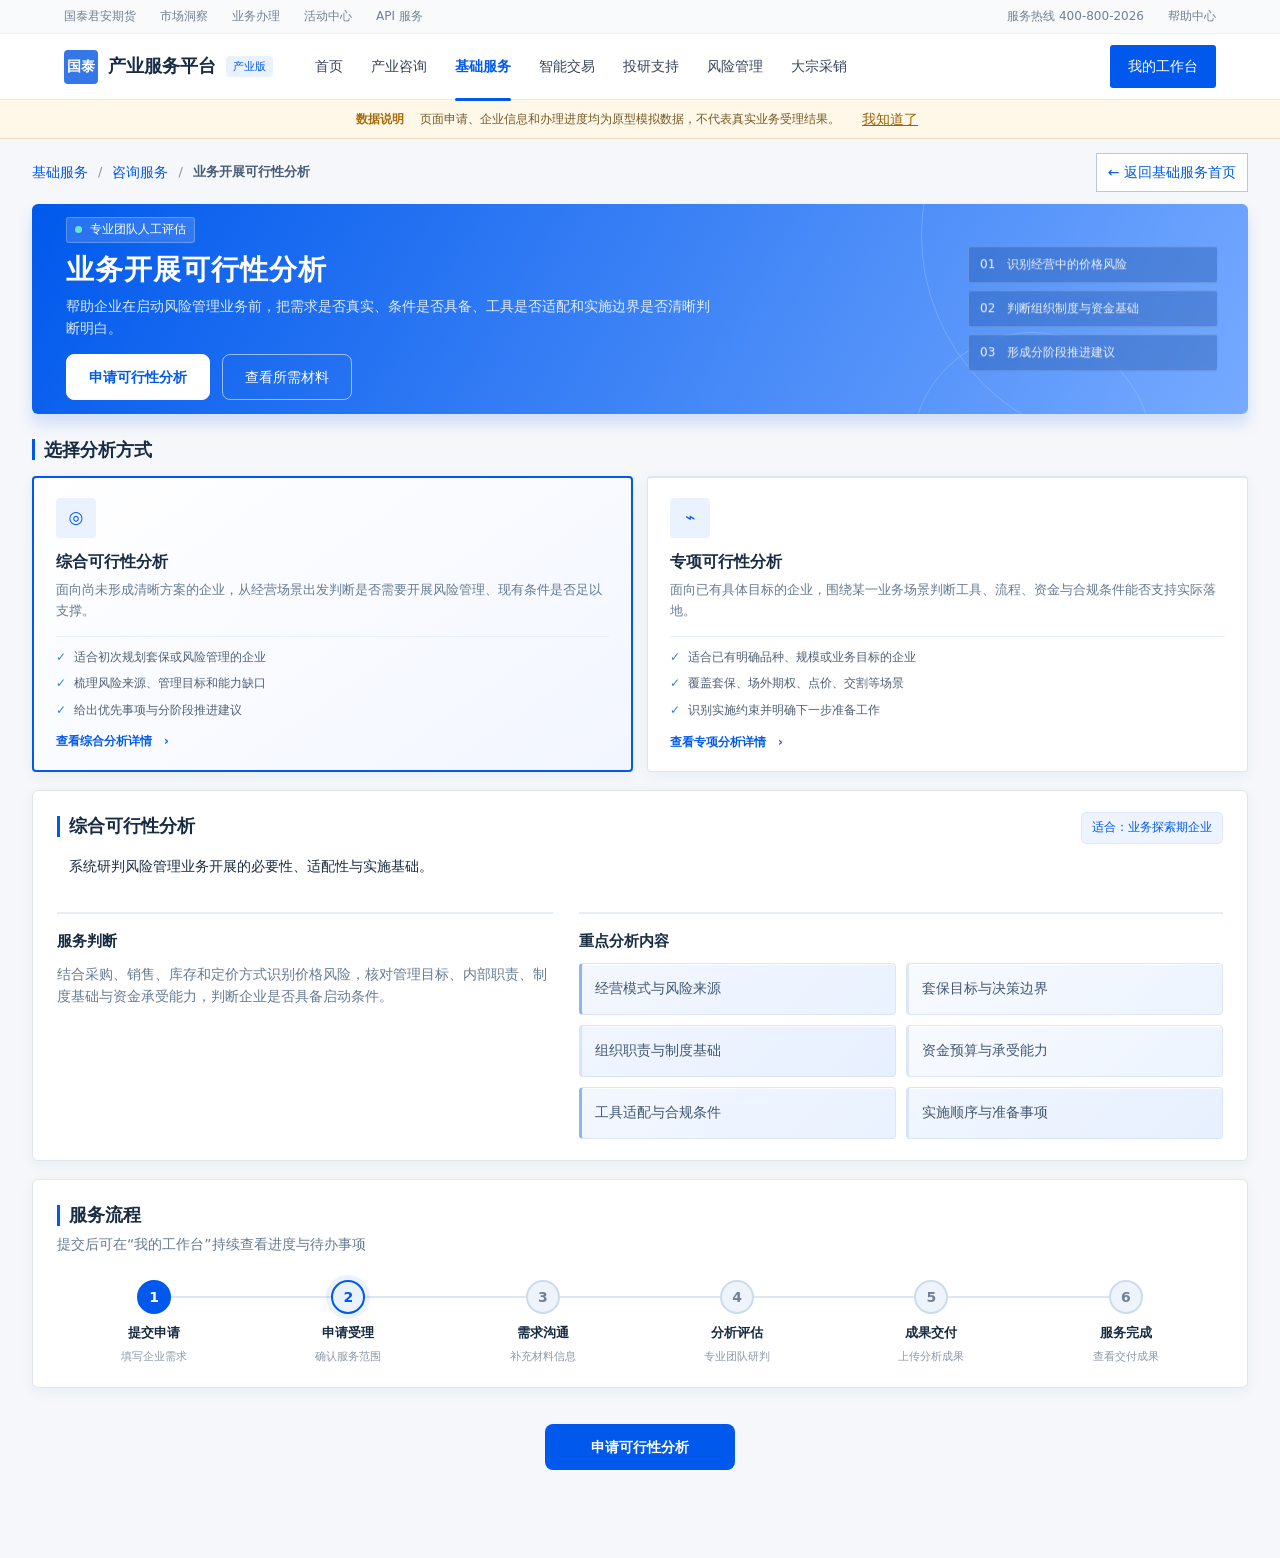
==== commit ac70a1f3: "fix: 完善基础服务页面样式与联动逻辑" ====
--- a/hengyan-platform-local/basic-service/index.html
+++ b/hengyan-platform-local/basic-service/index.html
@@ -126,6 +126,6 @@
   </script>
   <script src="training-workbench.js?v=20260821-2"></script>
   <script src="service-hub-workbench.js?v=20260821-3"></script>
-  <script src="service-navigation.js?v=20260821-5"></script>
+  <script src="service-navigation.js?v=20260824-2"></script>
 </body>
 </html>
